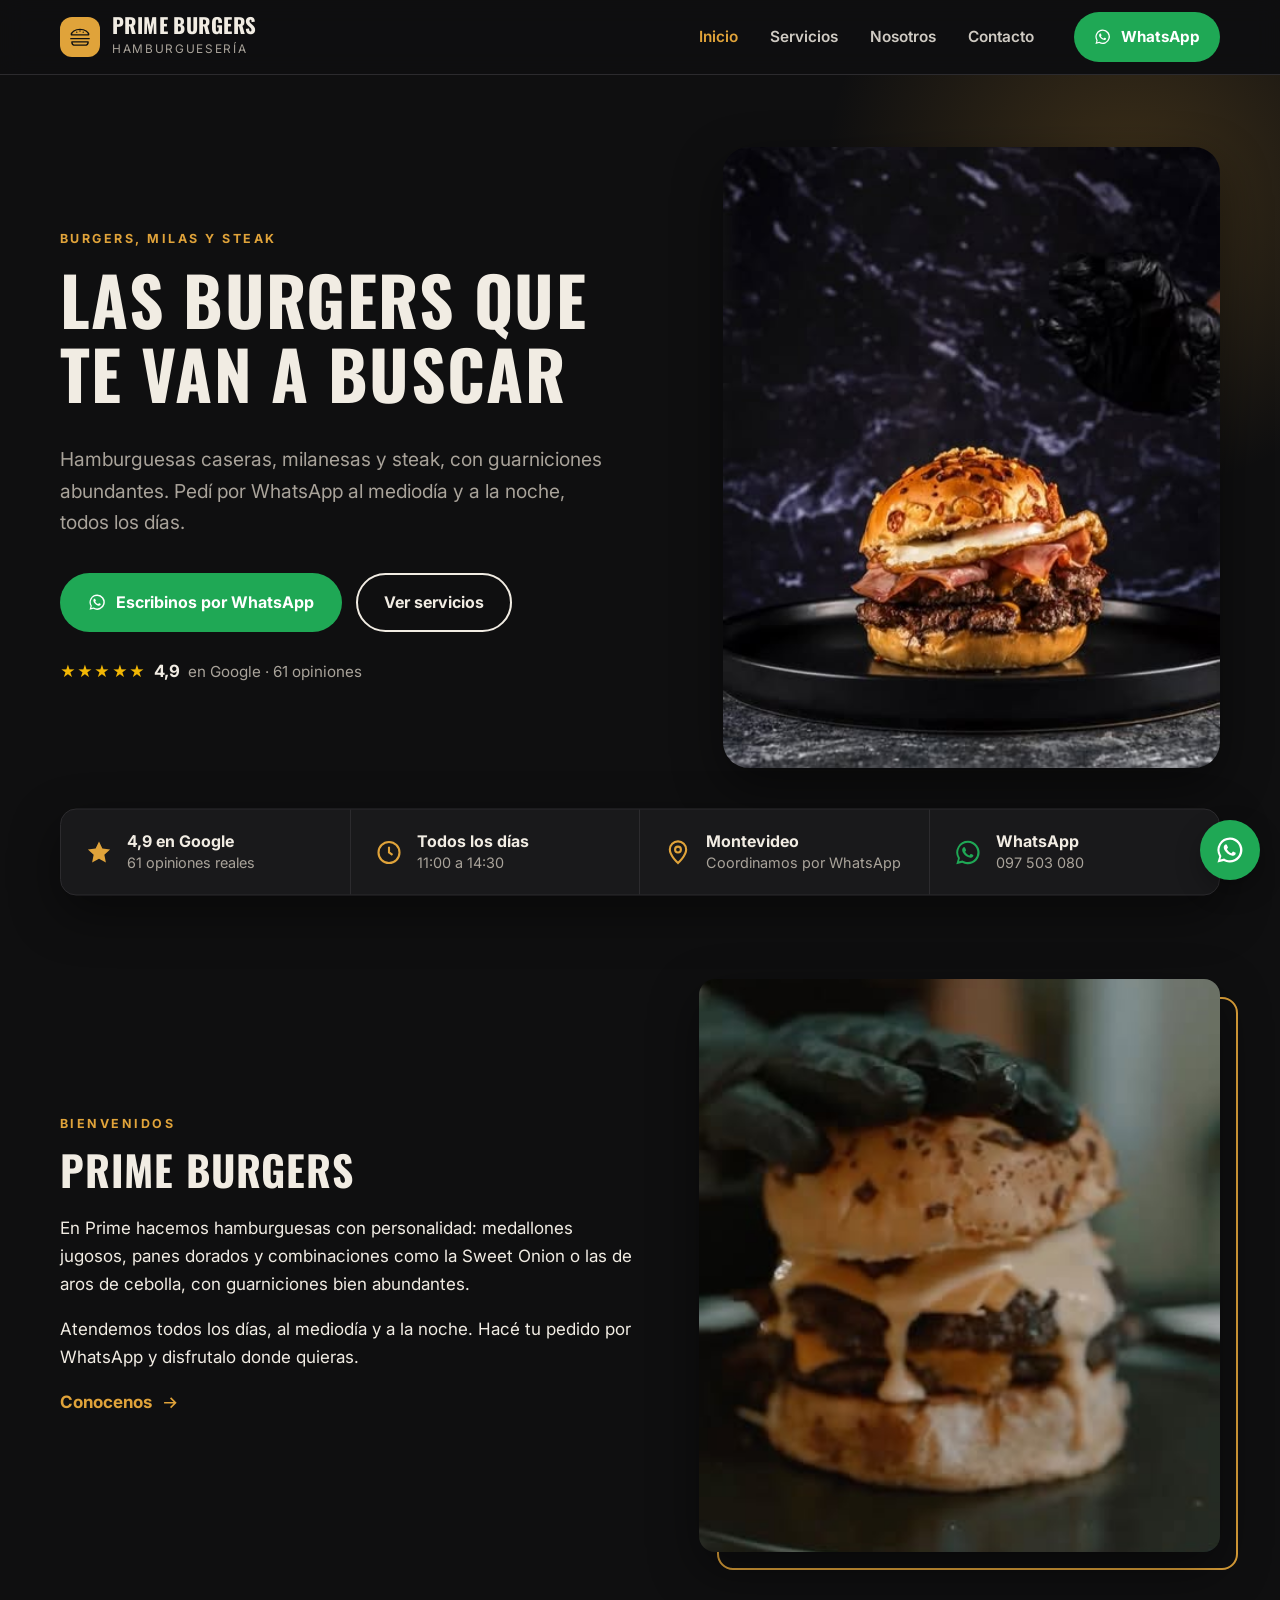
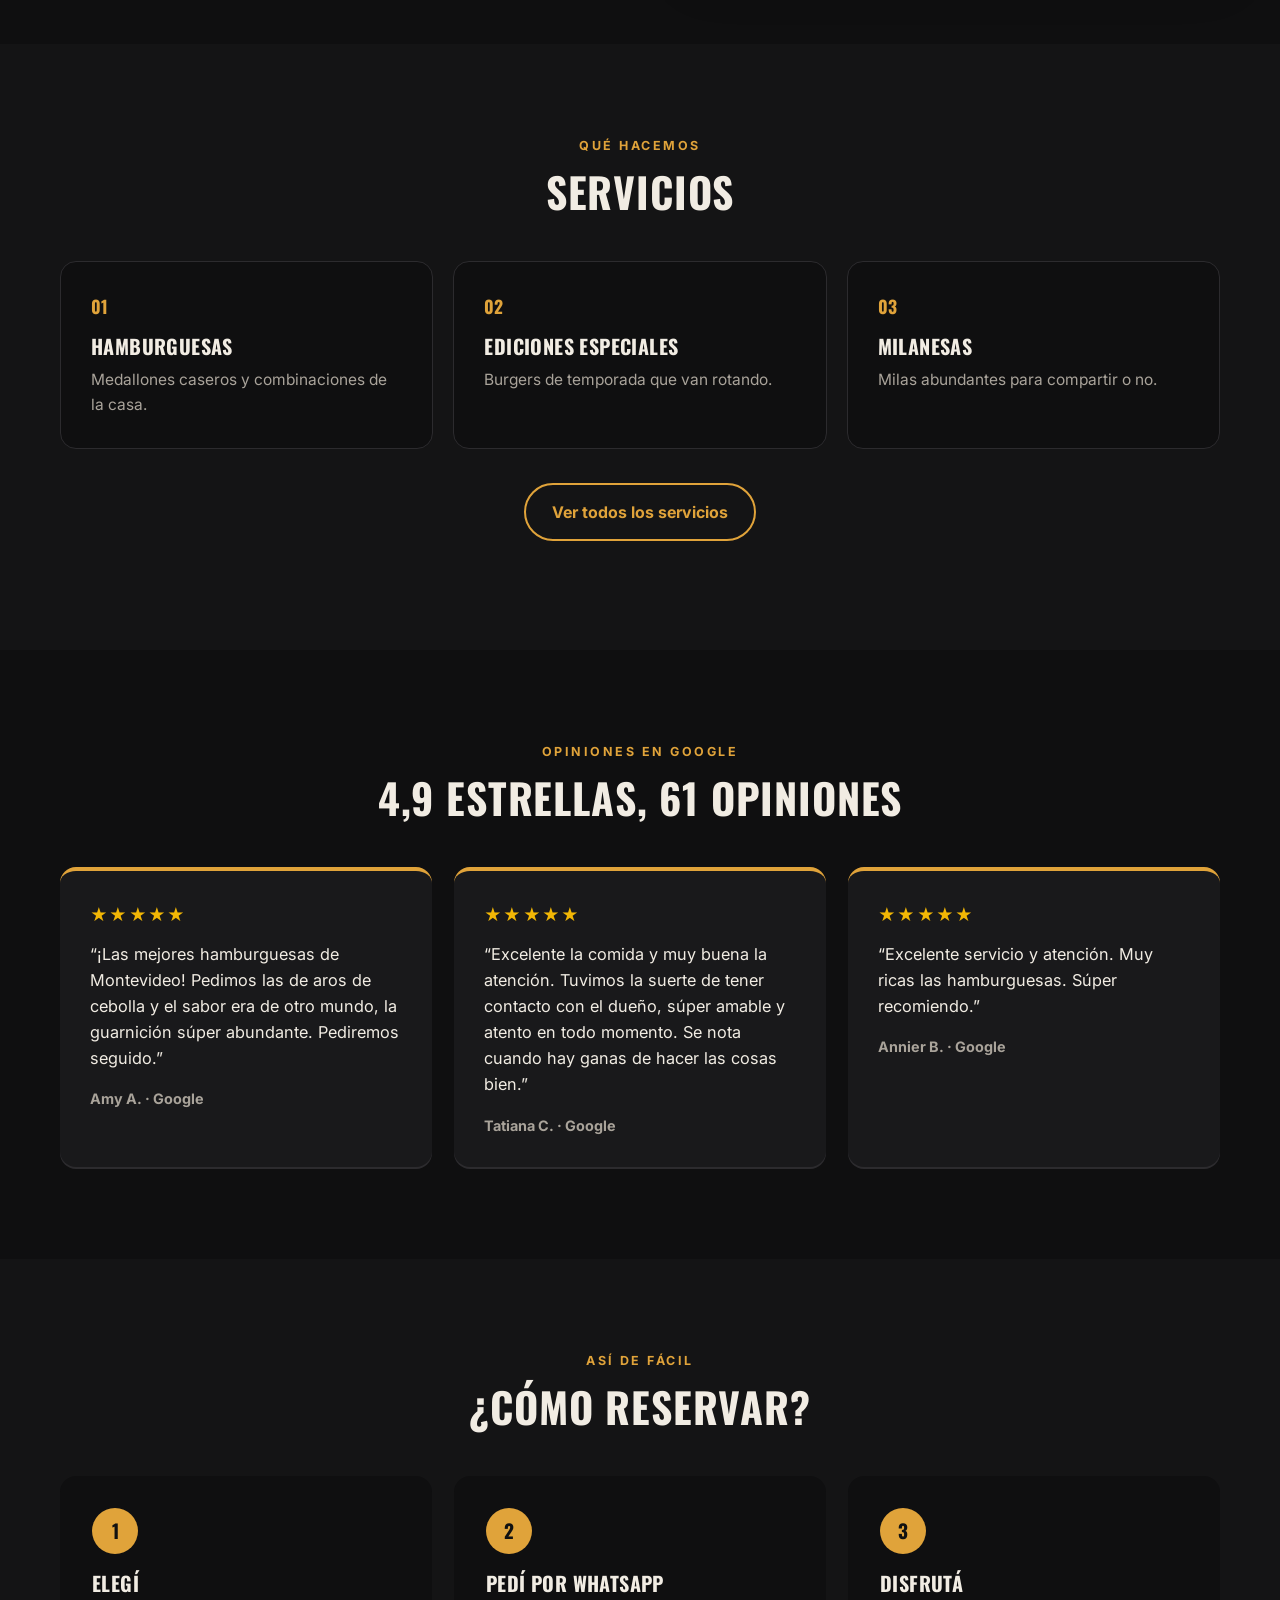
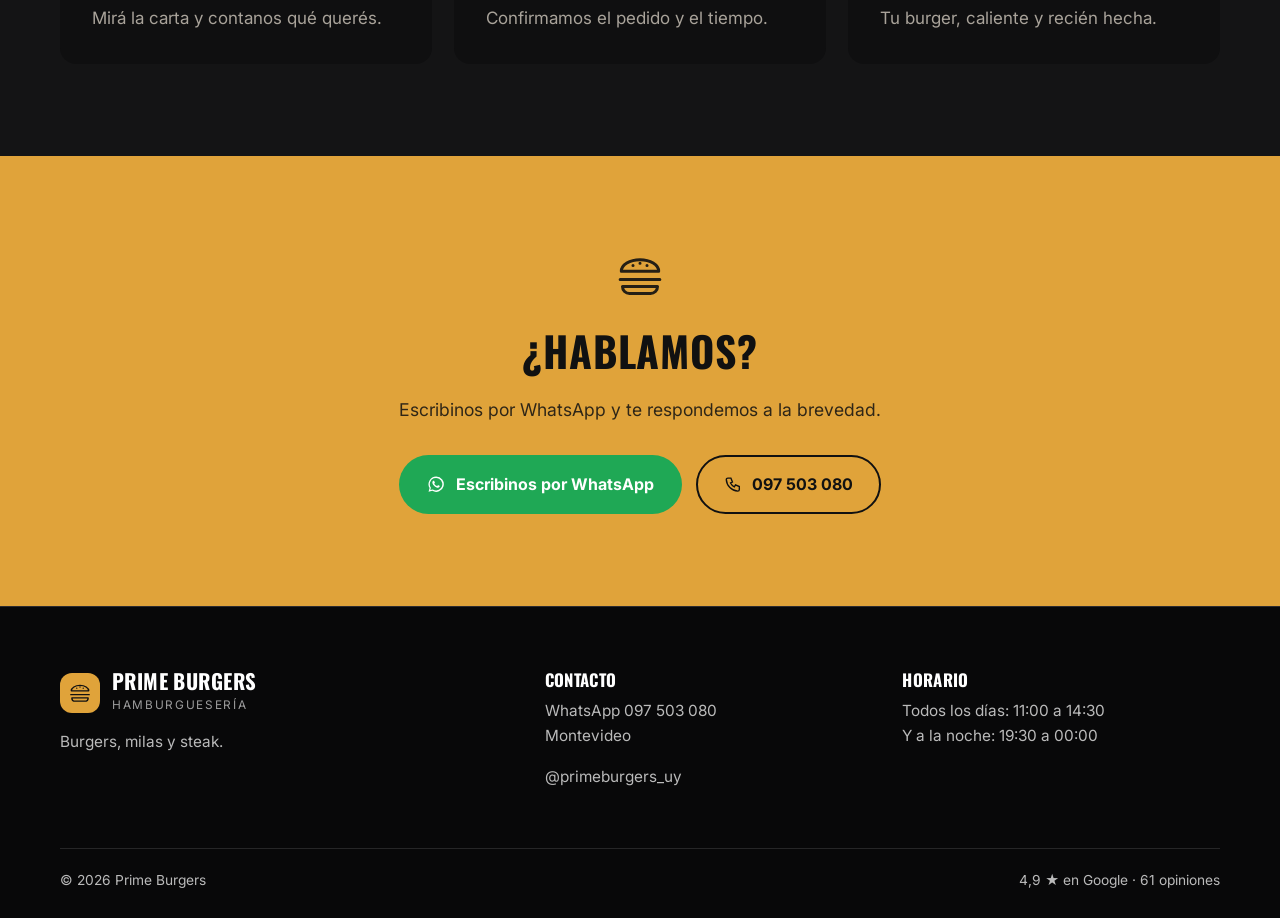
==== index.html @ 7c3a73e1 "PRIME BURGERS: web multipágina Co-Authored-By: Claude Opus 5.5 <noreply@anthropic.com>" ====
<!doctype html>
<html lang="es">
<head>
<meta charset="utf-8">
<meta name="viewport" content="width=device-width, initial-scale=1">
<title>Prime Burgers · Hamburguesería en Montevideo</title>
<meta name="description" content="Prime Burgers: hamburguesería en Montevideo. 4,9 estrellas en Google con 61 opiniones. WhatsApp 097 503 080.">
<meta property="og:title" content="Prime Burgers">
<meta property="og:description" content="Hamburguesas caseras, milanesas y steak, con guarniciones abundantes. Pedí por WhatsApp al mediodía y a la noche, todos los días.">
<meta property="og:image" content="https://mbwebstudio.github.io/PRIME-BURGERS/fotos/10.jpg">
<meta name="theme-color" content="#f7e6c4">
<link rel="preconnect" href="https://fonts.googleapis.com">
<link rel="preconnect" href="https://fonts.gstatic.com" crossorigin>
<link href="https://fonts.googleapis.com/css2?family=Oswald:wght@500;600;700&family=Inter:wght@400;500;600;700&display=swap" rel="stylesheet">
<link rel="stylesheet" href="css/styles.css?v=mvspdk1r">
<style>:root{--acento:#e0a33a;--acento-2:#f7e6c4}</style>
</head>
<body class="tema-tinta">
<header class="top">
  <div class="wrap nav">
    <a class="logo" href="index.html"><svg class="logo-mark" viewBox="0 0 24 24" fill="none" stroke="currentColor" stroke-width="1.3" stroke-linecap="round" stroke-linejoin="round" aria-hidden="true"><path d="M4 10a8 5 0 0 1 16 0zM3.5 13.5h17M4.5 16.5h15a0 0 0 0 1 0 0 3 3 0 0 1-3 3h-9a3 3 0 0 1-3-3zM9 7.5h.01M12 6.5h.01M15 7.5h.01"/></svg><span><b>Prime Burgers</b><small>Hamburguesería</small></span></a>
    <input type="checkbox" id="menu-toggle" class="menu-toggle" aria-label="Abrir menú">
    <label for="menu-toggle" class="burger" aria-hidden="true"><span></span></label>
    <nav aria-label="Principal"><ul><li><a href="index.html" aria-current="page">Inicio</a></li><li><a href="servicios.html">Servicios</a></li><li><a href="nosotros.html">Nosotros</a></li><li><a href="contacto.html">Contacto</a></li></ul></nav>
    <a class="btn btn-wa btn-sm" href="https://wa.me/59897503080?text=Hola%20Prime%2C%20quer%C3%ADa%20hacer%20un%20pedido." target="_blank" rel="noopener"><svg class="i" viewBox="0 0 24 24" fill="currentColor" aria-hidden="true"><path d="M12 2a10 10 0 0 0-8.6 15.1L2 22l5-1.3A10 10 0 1 0 12 2zm0 18.2c-1.6 0-3.1-.4-4.4-1.2l-.3-.2-3 .8.8-2.9-.2-.3A8.2 8.2 0 1 1 12 20.2zm4.5-6.1c-.2-.1-1.5-.7-1.7-.8-.2-.1-.4-.1-.6.1l-.8 1c-.1.2-.3.2-.5.1a6.7 6.7 0 0 1-3.3-2.9c-.3-.4.2-.4.7-1.4.1-.2 0-.3 0-.4l-.8-1.8c-.2-.5-.4-.4-.6-.4h-.5c-.2 0-.4.1-.6.3-.2.2-.8.8-.8 2s.8 2.3.9 2.5c.1.2 1.6 2.5 4 3.5 1.5.6 2.1.7 2.8.6.5-.1 1.5-.6 1.7-1.2.2-.6.2-1.1.1-1.2l-.4-.3z"/></svg><span>WhatsApp</span></a>
  </div>
</header>
<main>
<section class="hero hero-foto">
  <div class="wrap hero-grid">
    <div class="hero-copy">
      <p class="eyebrow">Burgers, milas y steak</p>
      <h1>Las burgers que te van a buscar</h1>
      <p class="lead">Hamburguesas caseras, milanesas y steak, con guarniciones abundantes. Pedí por WhatsApp al mediodía y a la noche, todos los días.</p>
      <div class="cta-row"><a class="btn btn-wa" href="https://wa.me/59897503080?text=Hola%20Prime%2C%20quer%C3%ADa%20hacer%20un%20pedido." target="_blank" rel="noopener"><svg class="i" viewBox="0 0 24 24" fill="currentColor" aria-hidden="true"><path d="M12 2a10 10 0 0 0-8.6 15.1L2 22l5-1.3A10 10 0 1 0 12 2zm0 18.2c-1.6 0-3.1-.4-4.4-1.2l-.3-.2-3 .8.8-2.9-.2-.3A8.2 8.2 0 1 1 12 20.2zm4.5-6.1c-.2-.1-1.5-.7-1.7-.8-.2-.1-.4-.1-.6.1l-.8 1c-.1.2-.3.2-.5.1a6.7 6.7 0 0 1-3.3-2.9c-.3-.4.2-.4.7-1.4.1-.2 0-.3 0-.4l-.8-1.8c-.2-.5-.4-.4-.6-.4h-.5c-.2 0-.4.1-.6.3-.2.2-.8.8-.8 2s.8 2.3.9 2.5c.1.2 1.6 2.5 4 3.5 1.5.6 2.1.7 2.8.6.5-.1 1.5-.6 1.7-1.2.2-.6.2-1.1.1-1.2l-.4-.3z"/></svg>Escribinos por WhatsApp</a><a class="btn btn-ghost" href="servicios.html">Ver servicios</a></div>
      <a class="rating" href="https://maps.google.com/?cid=3995881406330147757" target="_blank" rel="noopener"><span class="stars" aria-hidden="true">★★★★★</span><b>4,9</b> en Google · 61 opiniones</a>
    </div>
    <div class="hero-visual"><img src="fotos/10.jpg" alt="Hamburguesa doble con cheddar y panceta sobre fondo oscuro" loading="lazy"></div>
  </div>
</section>

<section class="datos">
  <div class="wrap datos-grid">
    <div><svg class="i" viewBox="0 0 24 24" fill="currentColor" aria-hidden="true"><path d="m12 2.5 2.9 6.1 6.6.8-4.9 4.6 1.3 6.6L12 17.3 6.1 20.6l1.3-6.6L2.5 9.4l6.6-.8z"/></svg><span><b>4,9 en Google</b>61 opiniones reales</span></div>
    <div><svg class="i" viewBox="0 0 24 24" fill="none" stroke="currentColor" stroke-width="1.8" aria-hidden="true"><circle cx="12" cy="12" r="9"/><path d="M12 7v5l3 2"/></svg><span><b>Todos los días</b>11:00 a 14:30</span></div>
    <div><svg class="i" viewBox="0 0 24 24" fill="none" stroke="currentColor" stroke-width="1.8" aria-hidden="true"><path d="M12 21s-7-6.2-7-11.5a7 7 0 0 1 14 0C19 14.8 12 21 12 21z"/><circle cx="12" cy="9.5" r="2.5"/></svg><span><b>Montevideo</b>Coordinamos por WhatsApp</span></div>
    <a href="https://wa.me/59897503080?text=Hola%20Prime%2C%20quer%C3%ADa%20hacer%20un%20pedido." target="_blank" rel="noopener"><svg class="i" viewBox="0 0 24 24" fill="currentColor" aria-hidden="true"><path d="M12 2a10 10 0 0 0-8.6 15.1L2 22l5-1.3A10 10 0 1 0 12 2zm0 18.2c-1.6 0-3.1-.4-4.4-1.2l-.3-.2-3 .8.8-2.9-.2-.3A8.2 8.2 0 1 1 12 20.2zm4.5-6.1c-.2-.1-1.5-.7-1.7-.8-.2-.1-.4-.1-.6.1l-.8 1c-.1.2-.3.2-.5.1a6.7 6.7 0 0 1-3.3-2.9c-.3-.4.2-.4.7-1.4.1-.2 0-.3 0-.4l-.8-1.8c-.2-.5-.4-.4-.6-.4h-.5c-.2 0-.4.1-.6.3-.2.2-.8.8-.8 2s.8 2.3.9 2.5c.1.2 1.6 2.5 4 3.5 1.5.6 2.1.7 2.8.6.5-.1 1.5-.6 1.7-1.2.2-.6.2-1.1.1-1.2l-.4-.3z"/></svg><span><b>WhatsApp</b>097 503 080</span></a>
  </div>
</section>

<section class="intro">
  <div class="wrap split">
    <div>
      <p class="eyebrow">Bienvenidos</p>
      <h2>Prime Burgers</h2>
      <p>En Prime hacemos hamburguesas con personalidad: medallones jugosos, panes dorados y combinaciones como la Sweet Onion o las de aros de cebolla, con guarniciones bien abundantes.</p>
      <p>Atendemos todos los días, al mediodía y a la noche. Hacé tu pedido por WhatsApp y disfrutalo donde quieras.</p>
      <a class="link" href="nosotros.html">Conocenos <svg class="i" viewBox="0 0 24 24" fill="none" stroke="currentColor" stroke-width="2" aria-hidden="true"><path d="M5 12h14M13 6l6 6-6 6"/></svg></a>
    </div>
    <figure class="marco"><img src="fotos/06.jpg" alt="Hamburguesa doble con queso fundido" loading="lazy"></figure>
  </div>
</section>

<section class="seccion-servicios">
  <div class="wrap">
    <div class="head"><p class="eyebrow">Qué hacemos</p><h2>Servicios</h2></div>
    <div class="servicios"><article class="servicio"><span class="num">01</span><h3>Hamburguesas</h3><p>Medallones caseros y combinaciones de la casa.</p></article><article class="servicio"><span class="num">02</span><h3>Ediciones especiales</h3><p>Burgers de temporada que van rotando.</p></article><article class="servicio"><span class="num">03</span><h3>Milanesas</h3><p>Milas abundantes para compartir o no.</p></article></div>
    <p class="center"><a class="btn btn-outline" href="servicios.html">Ver todos los servicios</a></p>
  </div>
</section>

<section class="seccion-opiniones">
  <div class="wrap">
    <div class="head"><p class="eyebrow">Opiniones en Google</p><h2>4,9 estrellas, 61 opiniones</h2></div>
    <div class="opiniones"><figure class="opinion"><span class="stars" aria-label="5 estrellas">★★★★★</span><blockquote>“¡Las mejores hamburguesas de Montevideo! Pedimos las de aros de cebolla y el sabor era de otro mundo, la guarnición súper abundante. Pediremos seguido.”</blockquote><figcaption>Amy A. · Google</figcaption></figure><figure class="opinion"><span class="stars" aria-label="5 estrellas">★★★★★</span><blockquote>“Excelente la comida y muy buena la atención. Tuvimos la suerte de tener contacto con el dueño, súper amable y atento en todo momento. Se nota cuando hay ganas de hacer las cosas bien.”</blockquote><figcaption>Tatiana C. · Google</figcaption></figure><figure class="opinion"><span class="stars" aria-label="5 estrellas">★★★★★</span><blockquote>“Excelente servicio y atención. Muy ricas las hamburguesas. Súper recomiendo.”</blockquote><figcaption>Annier B. · Google</figcaption></figure></div>
  </div>
</section>

<section class="seccion-pasos">
  <div class="wrap">
    <div class="head"><p class="eyebrow">Así de fácil</p><h2>¿Cómo reservar?</h2></div>
    <ol class="pasos"><li><h3>Elegí</h3><p>Mirá la carta y contanos qué querés.</p></li><li><h3>Pedí por WhatsApp</h3><p>Confirmamos el pedido y el tiempo.</p></li><li><h3>Disfrutá</h3><p>Tu burger, caliente y recién hecha.</p></li></ol>
  </div>
</section>

<section class="cta">
  <div class="wrap">
    <svg class="cta-arte" viewBox="0 0 24 24" fill="none" stroke="currentColor" stroke-width="1.3" stroke-linecap="round" stroke-linejoin="round" aria-hidden="true"><path d="M4 10a8 5 0 0 1 16 0zM3.5 13.5h17M4.5 16.5h15a0 0 0 0 1 0 0 3 3 0 0 1-3 3h-9a3 3 0 0 1-3-3zM9 7.5h.01M12 6.5h.01M15 7.5h.01"/></svg>
    <h2>¿Hablamos?</h2>
    <p>Escribinos por WhatsApp y te respondemos a la brevedad.</p>
    <div class="cta-row center"><a class="btn btn-wa" href="https://wa.me/59897503080?text=Hola%20Prime%2C%20quer%C3%ADa%20hacer%20un%20pedido." target="_blank" rel="noopener"><svg class="i" viewBox="0 0 24 24" fill="currentColor" aria-hidden="true"><path d="M12 2a10 10 0 0 0-8.6 15.1L2 22l5-1.3A10 10 0 1 0 12 2zm0 18.2c-1.6 0-3.1-.4-4.4-1.2l-.3-.2-3 .8.8-2.9-.2-.3A8.2 8.2 0 1 1 12 20.2zm4.5-6.1c-.2-.1-1.5-.7-1.7-.8-.2-.1-.4-.1-.6.1l-.8 1c-.1.2-.3.2-.5.1a6.7 6.7 0 0 1-3.3-2.9c-.3-.4.2-.4.7-1.4.1-.2 0-.3 0-.4l-.8-1.8c-.2-.5-.4-.4-.6-.4h-.5c-.2 0-.4.1-.6.3-.2.2-.8.8-.8 2s.8 2.3.9 2.5c.1.2 1.6 2.5 4 3.5 1.5.6 2.1.7 2.8.6.5-.1 1.5-.6 1.7-1.2.2-.6.2-1.1.1-1.2l-.4-.3z"/></svg>Escribinos por WhatsApp</a><a class="btn btn-ghost" href="tel:+59897503080"><svg class="i" viewBox="0 0 24 24" fill="none" stroke="currentColor" stroke-width="1.8" aria-hidden="true"><path d="M5 4h4l2 5-2.5 1.5a11 11 0 0 0 5 5L15 13l5 2v4a2 2 0 0 1-2 2A16 16 0 0 1 3 6a2 2 0 0 1 2-2"/></svg>097 503 080</a></div>
  </div>
</section>
</main>
<footer>
  <div class="wrap foot">
    <div>
      <a class="logo" href="index.html"><svg class="logo-mark" viewBox="0 0 24 24" fill="none" stroke="currentColor" stroke-width="1.3" stroke-linecap="round" stroke-linejoin="round" aria-hidden="true"><path d="M4 10a8 5 0 0 1 16 0zM3.5 13.5h17M4.5 16.5h15a0 0 0 0 1 0 0 3 3 0 0 1-3 3h-9a3 3 0 0 1-3-3zM9 7.5h.01M12 6.5h.01M15 7.5h.01"/></svg><span><b>Prime Burgers</b><small>Hamburguesería</small></span></a>
      <p>Burgers, milas y steak.</p>
    </div>
    <div>
      <h3>Contacto</h3>
      <p><a href="https://wa.me/59897503080?text=Hola%20Prime%2C%20quer%C3%ADa%20hacer%20un%20pedido." target="_blank" rel="noopener">WhatsApp 097 503 080</a><br>Montevideo</p>
      <p><a href="https://www.instagram.com/primeburgers_uy/" target="_blank" rel="noopener">@primeburgers_uy</a></p>
    </div>
    <div>
      <h3>Horario</h3>
      <p>Todos los días: 11:00 a 14:30<br>Y a la noche: 19:30 a 00:00</p>
    </div>
  </div>
  <div class="wrap fine-foot"><span>© 2026 Prime Burgers</span><span>4,9 ★ en Google · 61 opiniones</span></div>
</footer>
<a class="float" href="https://wa.me/59897503080?text=Hola%20Prime%2C%20quer%C3%ADa%20hacer%20un%20pedido." target="_blank" rel="noopener" aria-label="Escribir por WhatsApp"><svg class="i" viewBox="0 0 24 24" fill="currentColor" aria-hidden="true"><path d="M12 2a10 10 0 0 0-8.6 15.1L2 22l5-1.3A10 10 0 1 0 12 2zm0 18.2c-1.6 0-3.1-.4-4.4-1.2l-.3-.2-3 .8.8-2.9-.2-.3A8.2 8.2 0 1 1 12 20.2zm4.5-6.1c-.2-.1-1.5-.7-1.7-.8-.2-.1-.4-.1-.6.1l-.8 1c-.1.2-.3.2-.5.1a6.7 6.7 0 0 1-3.3-2.9c-.3-.4.2-.4.7-1.4.1-.2 0-.3 0-.4l-.8-1.8c-.2-.5-.4-.4-.6-.4h-.5c-.2 0-.4.1-.6.3-.2.2-.8.8-.8 2s.8 2.3.9 2.5c.1.2 1.6 2.5 4 3.5 1.5.6 2.1.7 2.8.6.5-.1 1.5-.6 1.7-1.2.2-.6.2-1.1.1-1.2l-.4-.3z"/></svg></a>
</body>
</html>
---- css/styles.css ----
/* Shared styles for the WhatsApp batch. Three themes (body.tema-*): tinta (dark), claro (light, serif) and
   urgente (navy and yellow). Each page sets --acento and --acento-2 (and optionally --fondo) inline. */
:root {
  --acento: #c4475e;
  --acento-2: #2a1f24;
  --fondo: #faf7f3;
  --superficie: #ffffff;
  --texto: #221d1f;
  --suave: #6b6366;
  --linea: #e7dfd8;
  --wa: #1fa855;
  --r: 16px;
  --sombra: 0 16px 40px rgba(20, 14, 16, .1);
  --titulo: 'Fraunces', Georgia, serif;
  --cuerpo: 'DM Sans', system-ui, sans-serif;
  --mayus: none;
  --track: 0;
}
.tema-tinta {
  --fondo: #0f0f10;
  --superficie: #19191b;
  --texto: #f1ece3;
  --suave: #a9a39a;
  --linea: #2c2b2e;
  --sombra: 0 18px 50px rgba(0, 0, 0, .45);
  --titulo: 'Oswald', Impact, sans-serif;
  --cuerpo: 'Inter', system-ui, sans-serif;
  --mayus: uppercase;
  --track: .02em;
}
.tema-urgente {
  --texto: #14213d;
  --suave: #55607a;
  --linea: #dfe3ea;
  --titulo: 'Archivo', system-ui, sans-serif;
  --cuerpo: 'Inter', system-ui, sans-serif;
}

*, *::before, *::after { box-sizing: border-box; }
html { scroll-behavior: smooth; }
body { margin: 0; font-family: var(--cuerpo); font-size: 17px; line-height: 1.65; color: var(--texto); background: var(--fondo); -webkit-font-smoothing: antialiased; }
img { display: block; max-width: 100%; }
a { color: inherit; }
h1, h2, h3 { font-family: var(--titulo); font-weight: 700; line-height: 1.1; margin: 0 0 .5em; text-transform: var(--mayus); letter-spacing: var(--track); }
.tema-claro h1, .tema-claro h2 { font-weight: 600; }
.tema-urgente h1, .tema-urgente h2 { font-weight: 900; letter-spacing: -.02em; }
h1 { font-size: clamp(2.3rem, 5.4vw, 4.2rem); }
h2 { font-size: clamp(1.8rem, 3.4vw, 2.6rem); }
h3 { font-size: 1.25rem; }
p { margin: 0 0 1em; }
.wrap { width: min(1160px, 100% - 40px); margin-inline: auto; }
section { padding: 92px 0; }
.i { width: 1.15em; height: 1.15em; flex: none; }
.center { text-align: center; }
.eyebrow { font-family: var(--cuerpo); font-size: .78rem; font-weight: 700; letter-spacing: .2em; text-transform: uppercase; color: var(--acento); margin-bottom: 1em; }
.lead { font-size: 1.2rem; color: var(--suave); max-width: 46ch; }
.head { text-align: center; max-width: 700px; margin: 0 auto 46px; }
.fine { color: var(--suave); font-size: .92rem; }

/* Buttons */
.btn { display: inline-flex; align-items: center; justify-content: center; gap: 10px; padding: 14px 26px; border-radius: 999px; font-weight: 700; font-size: 1rem; text-decoration: none; border: 2px solid transparent; transition: transform .2s, background .2s, color .2s, border-color .2s; }
.btn:hover { transform: translateY(-2px); }
.btn-sm { padding: 10px 18px; font-size: .95rem; }
.btn-wa { background: var(--wa); color: #fff; }
.btn-wa:hover { background: #18914a; }
.btn-ghost { border-color: currentColor; color: var(--texto); }
.btn-outline { border-color: var(--acento); color: var(--acento); margin-top: 34px; }
.btn-outline:hover { background: var(--acento); color: #fff; }
.tema-tinta .btn-outline:hover { color: #111; }
.btn-block { width: 100%; }
.cta-row { display: flex; flex-wrap: wrap; gap: 14px; }
.cta-row.center { justify-content: center; }
.link { display: inline-flex; align-items: center; gap: 8px; color: var(--acento); font-weight: 700; text-decoration: none; }
.link:hover .i { transform: translateX(4px); }
.link .i { transition: transform .2s; }

/* Header */
.top { position: sticky; top: 0; z-index: 50; background: color-mix(in srgb, var(--fondo) 88%, transparent); backdrop-filter: blur(12px); border-bottom: 1px solid var(--linea); }
.tema-urgente .top { background: var(--acento-2); color: #fff; border-bottom: 0; }
.nav { display: flex; align-items: center; gap: 26px; min-height: 74px; }
.logo { display: flex; align-items: center; gap: 12px; text-decoration: none; }
.logo-mark { width: 40px; height: 40px; padding: 7px; border-radius: 12px; background: var(--acento); color: #fff; flex: none; }
.tema-tinta .logo-mark, .tema-urgente .logo-mark { color: #111; }
.logo b { display: block; font-family: var(--titulo); font-size: 1.3rem; line-height: 1; text-transform: var(--mayus); letter-spacing: var(--track); }
.logo small { display: block; font-size: .74rem; letter-spacing: .14em; text-transform: uppercase; color: var(--suave); margin-top: 4px; }
.tema-urgente .top .logo small { color: rgba(255, 255, 255, .7); }
.top nav { margin-left: auto; }
.top nav ul { display: flex; gap: 4px; list-style: none; margin: 0; padding: 0; }
.top nav a { display: block; padding: 8px 14px; border-radius: 999px; text-decoration: none; font-weight: 600; font-size: .96rem; opacity: .85; }
.top nav a:hover { opacity: 1; background: color-mix(in srgb, var(--acento) 12%, transparent); }
.top nav a[aria-current="page"] { opacity: 1; color: var(--acento); }
.menu-toggle, .burger { display: none; }

/* Hero */
.hero { padding: 72px 0 84px; position: relative; overflow: hidden; }
.hero::before { content: ''; position: absolute; width: 620px; height: 620px; right: -160px; top: -200px; border-radius: 50%; background: radial-gradient(circle, color-mix(in srgb, var(--acento) 22%, transparent), transparent 70%); pointer-events: none; }
.tema-urgente .hero { background: var(--acento-2); color: #fff; }
.tema-urgente .hero .lead { color: rgba(255, 255, 255, .8); }
.tema-urgente .hero .btn-ghost { color: #fff; }
.hero-grid { position: relative; display: grid; grid-template-columns: 1.1fr .9fr; gap: 56px; align-items: center; }
.hero h1 { max-width: 15ch; }
.hero .lead { margin-bottom: 1.8em; }
.rating { display: inline-flex; align-items: center; gap: 8px; margin-top: 26px; text-decoration: none; color: var(--suave); font-size: .95rem; }
.tema-urgente .hero .rating { color: rgba(255, 255, 255, .8); }
.rating b { color: var(--texto); font-size: 1.05rem; }
.tema-urgente .hero .rating b { color: #fff; }
.stars { color: #f2b705; letter-spacing: .08em; }
.hero-visual img { width: 100%; aspect-ratio: 4 / 5; object-fit: cover; border-radius: 26px; box-shadow: var(--sombra); }
.hero-medalla { aspect-ratio: 1; max-width: 420px; margin-left: auto; border-radius: 50%; display: grid; place-content: center; justify-items: center; text-align: center; background: var(--acento); color: #fff; box-shadow: var(--sombra); position: relative; }
.tema-tinta .hero-medalla, .tema-urgente .hero-medalla { color: #111; }
.hero-medalla::after { content: ''; position: absolute; inset: 16px; border: 2px dashed currentColor; border-radius: 50%; opacity: .35; }
.hero-medalla .arte { width: 120px; height: 120px; margin-bottom: 10px; }
.hero-medalla span { font-family: var(--titulo); font-size: 3.2rem; font-weight: 700; line-height: 1; }
.hero-medalla small { font-size: .95rem; opacity: .85; margin-top: 6px; }

/* Facts strip */
.datos { padding: 0; }
.datos-grid { display: grid; grid-template-columns: repeat(4, 1fr); gap: 0; background: var(--superficie); border: 1px solid var(--linea); border-radius: var(--r); box-shadow: var(--sombra); transform: translateY(-50%); }
.tema-urgente .datos-grid { transform: translateY(-40%); }
.datos-grid > * { display: flex; gap: 14px; align-items: center; padding: 22px 24px; text-decoration: none; border-right: 1px solid var(--linea); }
.datos-grid > :last-child { border-right: 0; }
.datos-grid .i { width: 28px; height: 28px; color: var(--acento); }
.datos-grid a .i { color: var(--wa); }
.datos-grid span { font-size: .9rem; color: var(--suave); line-height: 1.35; }
.datos-grid b { display: block; color: var(--texto); font-size: 1rem; }

/* Split blocks */
.intro { padding-top: 40px; }
.split { display: grid; grid-template-columns: 1.05fr .95fr; gap: 64px; align-items: center; }
.marco { margin: 0; position: relative; }
.marco img { width: 100%; aspect-ratio: 4 / 4.4; object-fit: cover; border-radius: var(--r); box-shadow: var(--sombra); }
.marco::after { content: ''; position: absolute; inset: 18px -18px -18px 18px; border: 2px solid var(--acento); border-radius: var(--r); z-index: -1; }
.arte-card { border-radius: 28px; padding: 56px 40px; text-align: center; background: var(--acento-2); color: #fff; box-shadow: var(--sombra); }
.tema-tinta .arte-card { background: var(--superficie); border: 1px solid var(--linea); color: var(--texto); }
.arte-card .arte { width: 140px; height: 140px; color: var(--acento); margin: 0 auto 18px; }
.arte-card p { font-family: var(--titulo); font-size: 1.6rem; line-height: 1.2; margin: 0; text-transform: var(--mayus); }
.par-fotos { display: grid; grid-template-columns: 1fr 1fr; gap: 14px; }
.par-fotos img { width: 100%; aspect-ratio: 3 / 4; object-fit: cover; border-radius: var(--r); }
.par-fotos img:last-child { margin-top: 44px; }
.checks { list-style: none; padding: 0; margin: 26px 0 0; display: grid; gap: 10px; }
.checks li { display: flex; gap: 10px; align-items: center; font-weight: 600; }
.checks .i { color: var(--acento); }

/* Services */
.seccion-servicios { background: var(--superficie); }
.tema-tinta .seccion-servicios { background: #141415; }
.servicios { display: grid; grid-template-columns: repeat(3, 1fr); gap: 20px; }
.servicio { padding: 30px; border-radius: var(--r); border: 1px solid var(--linea); background: var(--fondo); transition: transform .25s, border-color .25s; }
.servicio:hover { transform: translateY(-4px); border-color: var(--acento); }
.servicio .num { display: block; font-family: var(--titulo); font-size: 1.1rem; font-weight: 700; color: var(--acento); margin-bottom: 14px; }
.servicio p { color: var(--suave); margin: 0; font-size: .97rem; }

/* Price list */
.carta { background: var(--fondo); }
.carta-grid { display: grid; grid-template-columns: 1fr 1fr; gap: 26px; }
.carta-bloque { background: var(--superficie); border-radius: var(--r); padding: 30px; border: 1px solid var(--linea); }
.carta-bloque h3 { color: var(--acento); border-bottom: 2px solid var(--acento-2); padding-bottom: 10px; }
.carta-bloque .nota { color: var(--suave); font-size: .92rem; font-style: italic; }
.carta-bloque ul { list-style: none; margin: 0; padding: 0; }
.carta-bloque li { display: flex; align-items: baseline; gap: 10px; padding: 10px 0; border-bottom: 1px dashed var(--linea); }
.carta-bloque li i { flex: 1; border-bottom: 1px dotted var(--suave); opacity: .5; transform: translateY(-4px); }
.carta-bloque li b { white-space: nowrap; color: var(--acento); }

/* Reviews */
.seccion-opiniones { background: var(--fondo); }
.opiniones { display: grid; grid-template-columns: repeat(3, 1fr); gap: 22px; }
.opinion { margin: 0; padding: 30px; border-radius: var(--r); background: var(--superficie); border-top: 4px solid var(--acento); box-shadow: 0 2px 0 var(--linea); }
.opinion blockquote { margin: 12px 0 16px; font-size: 1.02rem; line-height: 1.6; }
.tema-claro .opinion blockquote { font-family: var(--titulo); font-size: 1.08rem; }
.opinion figcaption { font-weight: 700; color: var(--suave); font-size: .9rem; }

/* Steps */
.seccion-pasos { background: var(--superficie); }
.tema-tinta .seccion-pasos { background: #141415; }
.pasos { list-style: none; counter-reset: paso; padding: 0; margin: 0; display: grid; grid-template-columns: repeat(3, 1fr); gap: 22px; }
.pasos li { counter-increment: paso; padding: 32px; border-radius: var(--r); background: var(--fondo); position: relative; }
.pasos li::before { content: counter(paso); display: grid; place-items: center; width: 46px; height: 46px; border-radius: 50%; background: var(--acento); color: #fff; font-family: var(--titulo); font-weight: 700; font-size: 1.2rem; margin-bottom: 18px; }
.tema-tinta .pasos li::before, .tema-urgente .pasos li::before { color: #111; }
.pasos p { color: var(--suave); margin: 0; }

/* CTA band */
.cta { background: var(--acento-2); color: #fff; text-align: center; position: relative; overflow: hidden; }
.tema-tinta .cta { background: var(--acento); color: #111; }
.cta h2 { color: inherit; }
.cta p { opacity: .85; font-size: 1.1rem; margin-bottom: 1.8em; }
.cta .btn-ghost { color: inherit; }
.cta-arte { width: 56px; height: 56px; margin: 0 auto 16px; opacity: .9; }

/* Inner banner */
.banner { padding: 96px 0 72px; background: var(--acento-2); color: #fff; position: relative; overflow: hidden; }
.tema-tinta .banner { background: #141415; border-bottom: 1px solid var(--linea); }
.banner h1 { color: #fff; margin-bottom: .25em; }
.tema-tinta .banner h1 { color: var(--texto); }
.banner .lead { color: rgba(255, 255, 255, .78); margin: 0; }
.tema-tinta .banner .lead { color: var(--suave); }
.banner-arte { position: absolute; right: 6%; top: 50%; width: 260px; height: 260px; transform: translateY(-50%) rotate(-12deg); color: var(--acento); opacity: .35; }

/* Gallery */
.galeria-sec { background: var(--fondo); }
.galeria { columns: 3; column-gap: 16px; }
.galeria img { width: 100%; margin-bottom: 16px; border-radius: 14px; break-inside: avoid; }

/* Contact */
.contacto { background: var(--fondo); }
.contacto-grid { display: grid; grid-template-columns: .9fr 1.1fr; gap: 28px; align-items: stretch; }
.contacto-card { background: var(--superficie); border-radius: var(--r); padding: 36px; box-shadow: var(--sombra); }
.contacto-card .btn-wa { margin-bottom: 24px; }
.row { display: flex; gap: 12px; margin-bottom: 14px; }
.row .i { color: var(--acento); margin-top: 4px; }
.row a { font-weight: 600; }
.contacto-card h3 { margin-top: 26px; }
.horario { width: 100%; border-collapse: collapse; }
.horario th { text-align: left; font-weight: 600; padding: 9px 12px 9px 0; border-top: 1px solid var(--linea); }
.horario td { text-align: right; padding: 9px 0; border-top: 1px solid var(--linea); color: var(--suave); }
.mapa { border-radius: var(--r); overflow: hidden; min-height: 420px; box-shadow: var(--sombra); background: var(--superficie); }
.mapa iframe { width: 100%; height: 100%; min-height: 420px; border: 0; display: block; }

/* Footer */
footer { background: #111; color: rgba(255, 255, 255, .72); padding: 64px 0 0; font-size: .96rem; }
.tema-tinta footer { background: #080809; border-top: 1px solid var(--linea); }
.foot { display: grid; grid-template-columns: 1.4fr 1fr 1fr; gap: 40px; }
footer .logo { color: #fff; margin-bottom: 14px; }
footer .logo small { color: rgba(255, 255, 255, .6); }
footer h3 { color: #fff; font-size: 1.05rem; }
footer a { text-decoration: none; }
footer a:hover { color: #fff; }
.fine-foot { display: flex; justify-content: space-between; flex-wrap: wrap; gap: 10px; border-top: 1px solid rgba(255, 255, 255, .12); margin-top: 44px; padding: 20px 0 26px; font-size: .86rem; }
.float { position: fixed; right: 20px; bottom: 20px; width: 60px; height: 60px; border-radius: 50%; background: var(--wa); color: #fff; display: flex; align-items: center; justify-content: center; box-shadow: 0 10px 26px rgba(0, 0, 0, .28); z-index: 60; transition: transform .2s; }
.float:hover { transform: scale(1.06); }
.float .i { width: 30px; height: 30px; }

/* Responsive */
@media (max-width: 960px) {
  section { padding: 72px 0; }
  .nav { gap: 12px; min-height: 66px; }
  .burger { display: flex; width: 44px; height: 44px; align-items: center; justify-content: center; cursor: pointer; order: 3; }
  .burger span, .burger span::before, .burger span::after { display: block; width: 22px; height: 2px; background: currentColor; position: relative; transition: transform .2s; }
  .burger span::before, .burger span::after { content: ''; position: absolute; left: 0; }
  .burger span::before { top: -7px; }
  .burger span::after { top: 7px; }
  .top nav { position: absolute; top: 100%; left: 0; right: 0; margin: 0; display: none; background: var(--fondo); border-bottom: 1px solid var(--linea); }
  .tema-urgente .top nav { background: var(--acento-2); }
  .top nav ul { flex-direction: column; padding: 8px 20px 18px; gap: 0; }
  .top nav a { padding: 14px 4px; border-radius: 0; border-bottom: 1px solid var(--linea); font-size: 1.05rem; }
  .menu-toggle:checked ~ nav { display: block; }
  .menu-toggle:checked + .burger span { background: transparent; }
  .menu-toggle:checked + .burger span::before { transform: translateY(7px) rotate(45deg); }
  .menu-toggle:checked + .burger span::after { transform: translateY(-7px) rotate(-45deg); }
  .nav .btn-sm { margin-left: auto; order: 2; }
  .hero-grid, .split, .contacto-grid { grid-template-columns: 1fr; gap: 40px; }
  .hero-visual img { aspect-ratio: 4 / 3.4; }
  .hero-medalla { max-width: 300px; margin: 0 auto; }
  .datos-grid { grid-template-columns: 1fr 1fr; transform: none; margin-top: -30px; }
  .datos-grid > :nth-child(2) { border-right: 0; }
  .datos-grid > :nth-child(-n+2) { border-bottom: 1px solid var(--linea); }
  .servicios, .opiniones, .pasos { grid-template-columns: 1fr 1fr; }
  .carta-grid { grid-template-columns: 1fr; }
  .galeria { columns: 2; }
  .foot { grid-template-columns: 1fr 1fr; }
  .banner-arte { width: 180px; height: 180px; right: -20px; }
}
@media (max-width: 620px) {
  body { font-size: 16px; }
  .wrap { width: calc(100% - 32px); }
  .logo small { display: none; }
  .logo b { font-size: 1.15rem; }
  .logo-mark { width: 36px; height: 36px; }
  .nav .btn-sm span { display: none; }
  .nav .btn-sm { padding: 10px; }
  .hero { padding: 44px 0 70px; }
  .lead { font-size: 1.08rem; }
  .datos-grid { grid-template-columns: 1fr; }
  .datos-grid > * { border-right: 0; border-bottom: 1px solid var(--linea); }
  .datos-grid > :last-child { border-bottom: 0; }
  .servicios, .opiniones, .pasos { grid-template-columns: 1fr; }
  .marco::after { inset: 12px -10px -12px 10px; }
  .par-fotos img:last-child { margin-top: 28px; }
  .galeria { columns: 1; }
  .foot { grid-template-columns: 1fr; gap: 26px; }
  .banner { padding: 64px 0 52px; }
  .contacto-card { padding: 26px 22px; }
  .mapa, .mapa iframe { min-height: 300px; }
}

/* Urgente: the yellow accent is too light for text on light backgrounds */
.tema-urgente .eyebrow, .tema-urgente .servicio .num, .tema-urgente .link, .tema-urgente .checks .i, .tema-urgente .row .i, .tema-urgente .carta-bloque h3 { color: #9a7000; }
.tema-urgente .hero .eyebrow { color: var(--acento); }
.tema-urgente .btn-outline { border-color: var(--acento-2); color: var(--acento-2); }
.tema-urgente .btn-outline:hover { background: var(--acento-2); color: #fff; }
.opiniones:has(> :nth-child(2):last-child) { grid-template-columns: repeat(2, 1fr); max-width: 820px; margin-inline: auto; }
@media (max-width: 620px) { .opiniones:has(> :nth-child(2):last-child) { grid-template-columns: 1fr; } }
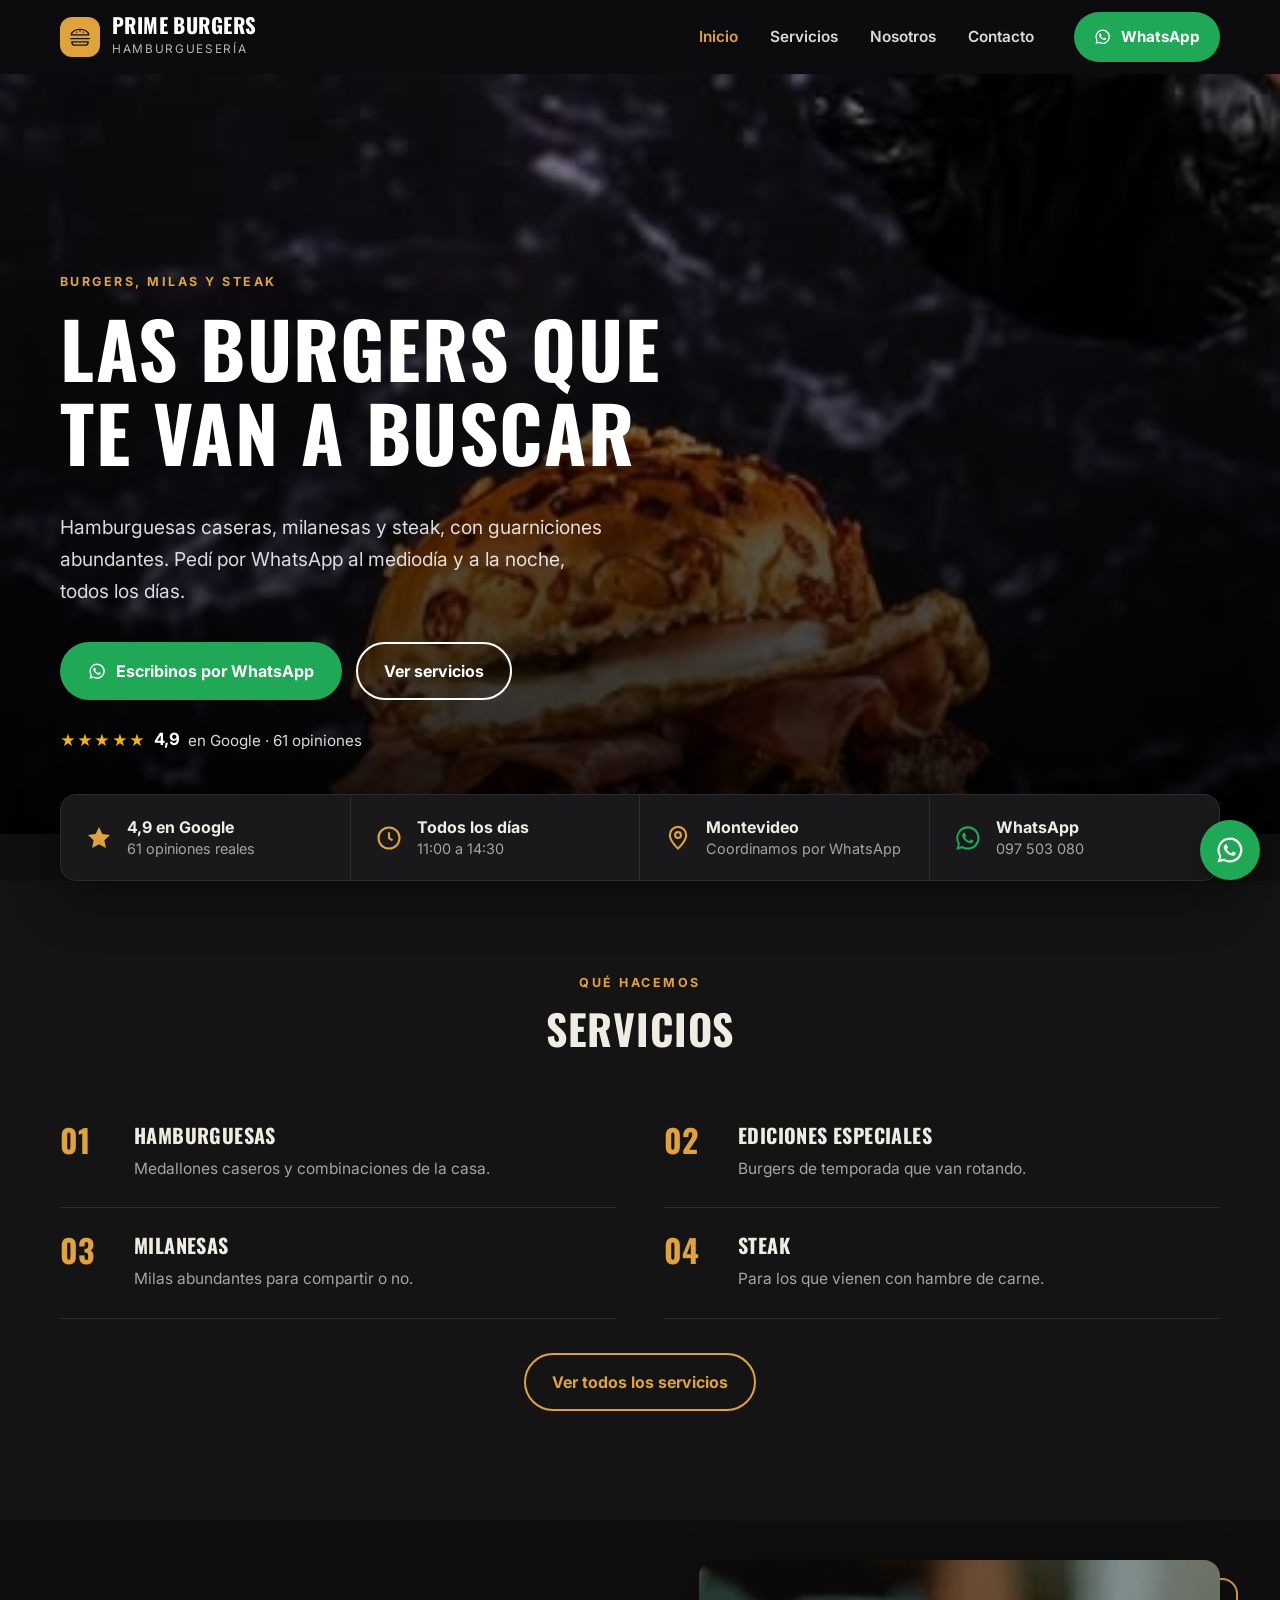
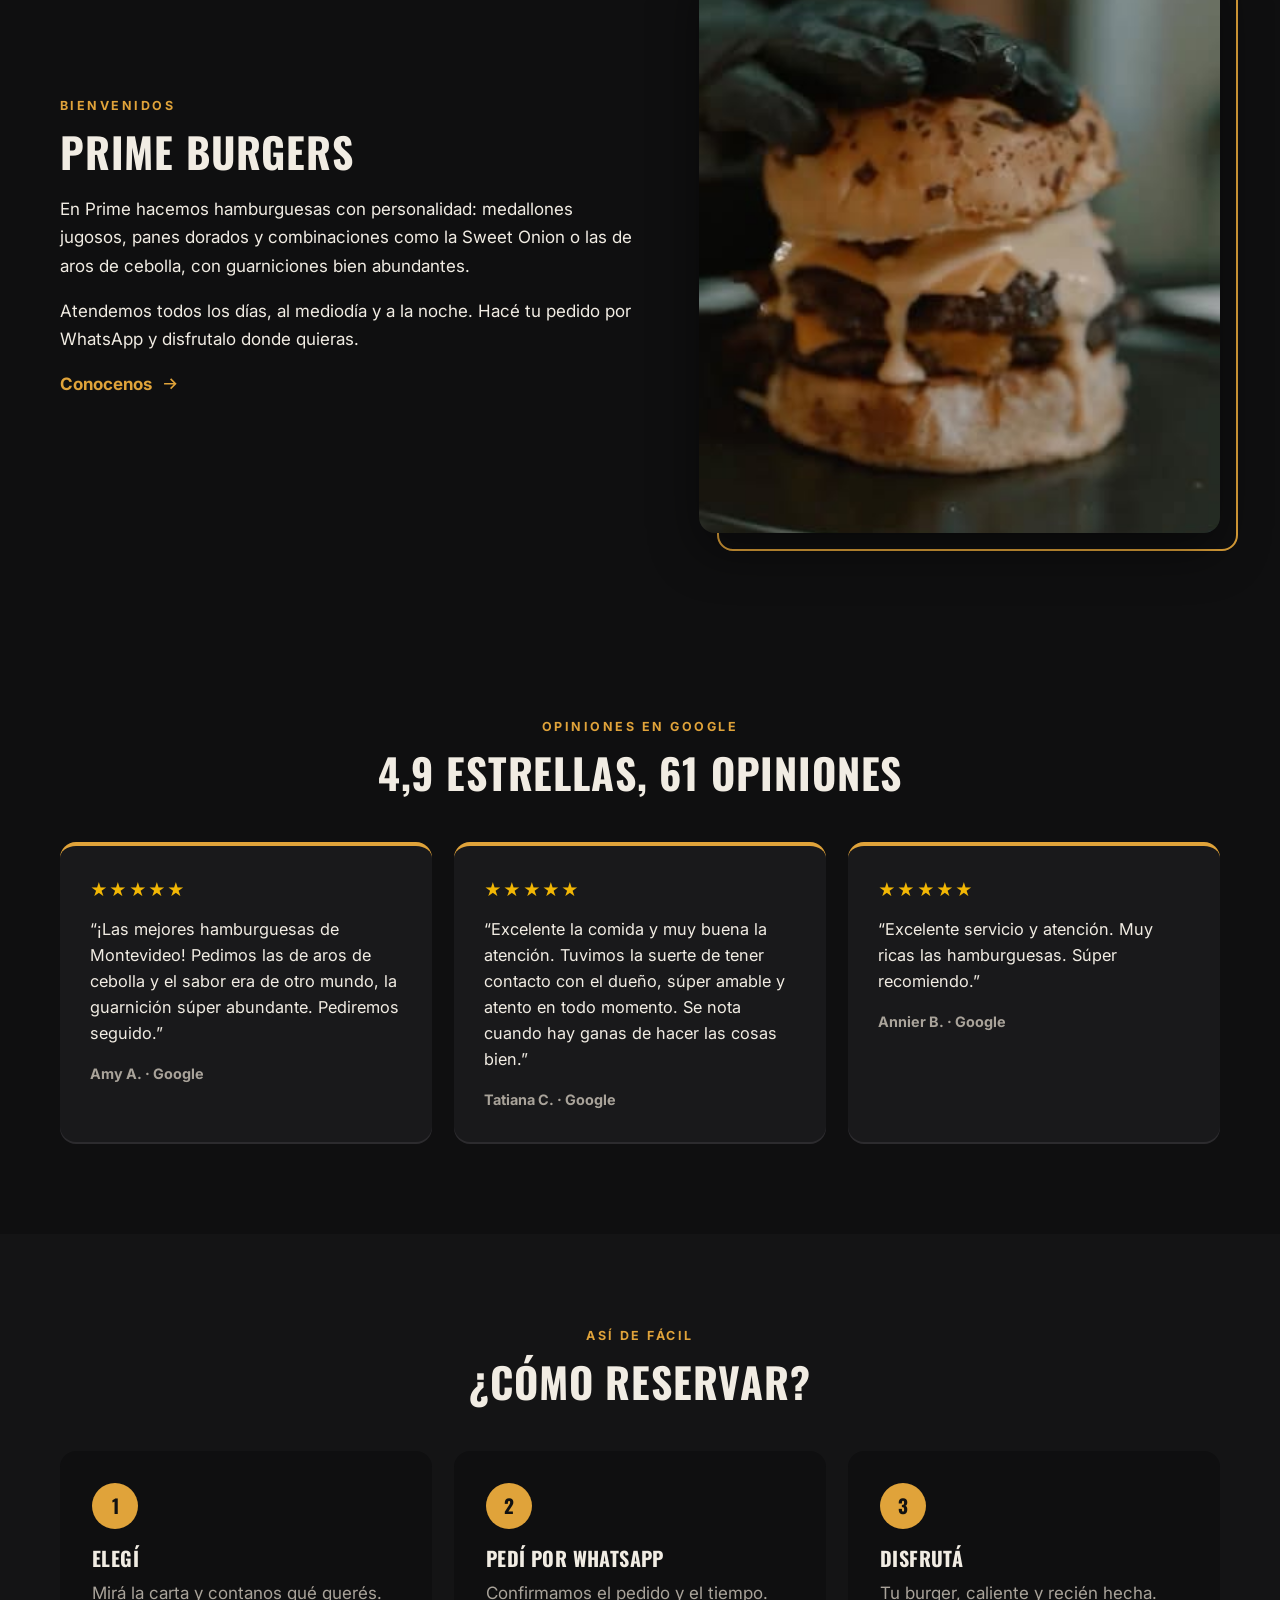
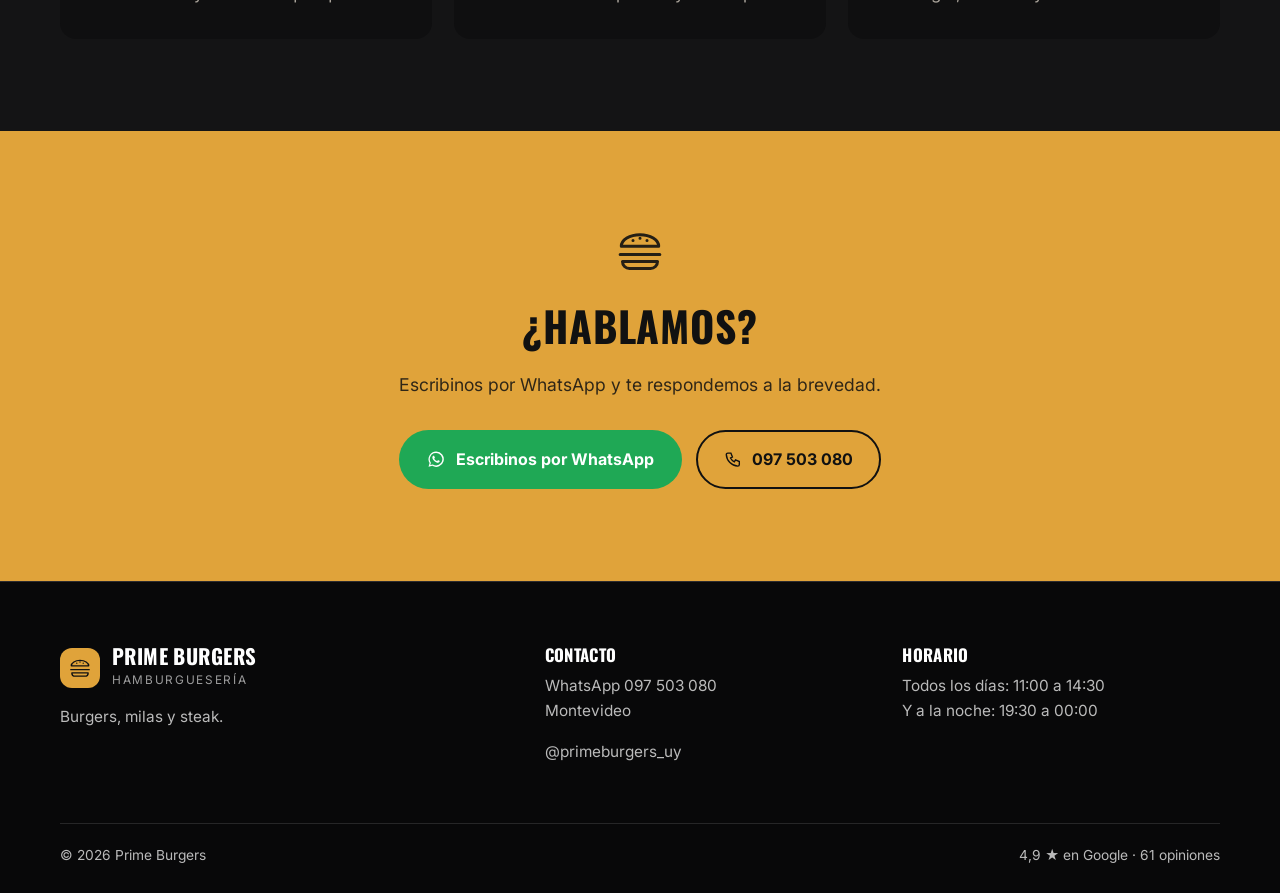
==== commit f46fdd1e: "PRIME BURGERS: web multipágina Co-Authored-By: Claude Opus 5.5 <noreply@anthropic.com>" ====
--- a/index.html
+++ b/index.html
@@ -12,10 +12,10 @@
 <link rel="preconnect" href="https://fonts.googleapis.com">
 <link rel="preconnect" href="https://fonts.gstatic.com" crossorigin>
 <link href="https://fonts.googleapis.com/css2?family=Oswald:wght@500;600;700&family=Inter:wght@400;500;600;700&display=swap" rel="stylesheet">
-<link rel="stylesheet" href="css/styles.css?v=mvspdk1r">
+<link rel="stylesheet" href="css/styles.css?v=mvsrnqf8">
 <style>:root{--acento:#e0a33a;--acento-2:#f7e6c4}</style>
 </head>
-<body class="tema-tinta">
+<body class="tema-tinta layout-cover">
 <header class="top">
   <div class="wrap nav">
     <a class="logo" href="index.html"><svg class="logo-mark" viewBox="0 0 24 24" fill="none" stroke="currentColor" stroke-width="1.3" stroke-linecap="round" stroke-linejoin="round" aria-hidden="true"><path d="M4 10a8 5 0 0 1 16 0zM3.5 13.5h17M4.5 16.5h15a0 0 0 0 1 0 0 3 3 0 0 1-3 3h-9a3 3 0 0 1-3-3zM9 7.5h.01M12 6.5h.01M15 7.5h.01"/></svg><span><b>Prime Burgers</b><small>Hamburguesería</small></span></a>
@@ -26,16 +26,13 @@
   </div>
 </header>
 <main>
-<section class="hero hero-foto">
-  <div class="wrap hero-grid">
-    <div class="hero-copy">
-      <p class="eyebrow">Burgers, milas y steak</p>
-      <h1>Las burgers que te van a buscar</h1>
-      <p class="lead">Hamburguesas caseras, milanesas y steak, con guarniciones abundantes. Pedí por WhatsApp al mediodía y a la noche, todos los días.</p>
-      <div class="cta-row"><a class="btn btn-wa" href="https://wa.me/59897503080?text=Hola%20Prime%2C%20quer%C3%ADa%20hacer%20un%20pedido." target="_blank" rel="noopener"><svg class="i" viewBox="0 0 24 24" fill="currentColor" aria-hidden="true"><path d="M12 2a10 10 0 0 0-8.6 15.1L2 22l5-1.3A10 10 0 1 0 12 2zm0 18.2c-1.6 0-3.1-.4-4.4-1.2l-.3-.2-3 .8.8-2.9-.2-.3A8.2 8.2 0 1 1 12 20.2zm4.5-6.1c-.2-.1-1.5-.7-1.7-.8-.2-.1-.4-.1-.6.1l-.8 1c-.1.2-.3.2-.5.1a6.7 6.7 0 0 1-3.3-2.9c-.3-.4.2-.4.7-1.4.1-.2 0-.3 0-.4l-.8-1.8c-.2-.5-.4-.4-.6-.4h-.5c-.2 0-.4.1-.6.3-.2.2-.8.8-.8 2s.8 2.3.9 2.5c.1.2 1.6 2.5 4 3.5 1.5.6 2.1.7 2.8.6.5-.1 1.5-.6 1.7-1.2.2-.6.2-1.1.1-1.2l-.4-.3z"/></svg>Escribinos por WhatsApp</a><a class="btn btn-ghost" href="servicios.html">Ver servicios</a></div>
-      <a class="rating" href="https://maps.google.com/?cid=3995881406330147757" target="_blank" rel="noopener"><span class="stars" aria-hidden="true">★★★★★</span><b>4,9</b> en Google · 61 opiniones</a>
-    </div>
-    <div class="hero-visual"><img src="fotos/10.jpg" alt="Hamburguesa doble con cheddar y panceta sobre fondo oscuro" loading="lazy"></div>
+<section class="hero hero-cover" style="--img:url('../fotos/10.jpg')">
+  <div class="wrap hero-cover-copy">
+    <p class="eyebrow">Burgers, milas y steak</p>
+    <h1>Las burgers que te van a buscar</h1>
+    <p class="lead">Hamburguesas caseras, milanesas y steak, con guarniciones abundantes. Pedí por WhatsApp al mediodía y a la noche, todos los días.</p>
+    <div class="cta-row"><a class="btn btn-wa" href="https://wa.me/59897503080?text=Hola%20Prime%2C%20quer%C3%ADa%20hacer%20un%20pedido." target="_blank" rel="noopener"><svg class="i" viewBox="0 0 24 24" fill="currentColor" aria-hidden="true"><path d="M12 2a10 10 0 0 0-8.6 15.1L2 22l5-1.3A10 10 0 1 0 12 2zm0 18.2c-1.6 0-3.1-.4-4.4-1.2l-.3-.2-3 .8.8-2.9-.2-.3A8.2 8.2 0 1 1 12 20.2zm4.5-6.1c-.2-.1-1.5-.7-1.7-.8-.2-.1-.4-.1-.6.1l-.8 1c-.1.2-.3.2-.5.1a6.7 6.7 0 0 1-3.3-2.9c-.3-.4.2-.4.7-1.4.1-.2 0-.3 0-.4l-.8-1.8c-.2-.5-.4-.4-.6-.4h-.5c-.2 0-.4.1-.6.3-.2.2-.8.8-.8 2s.8 2.3.9 2.5c.1.2 1.6 2.5 4 3.5 1.5.6 2.1.7 2.8.6.5-.1 1.5-.6 1.7-1.2.2-.6.2-1.1.1-1.2l-.4-.3z"/></svg>Escribinos por WhatsApp</a><a class="btn btn-ghost" href="servicios.html">Ver servicios</a></div>
+    <a class="rating" href="https://maps.google.com/?cid=3995881406330147757" target="_blank" rel="noopener"><span class="stars" aria-hidden="true">★★★★★</span><b>4,9</b> en Google · 61 opiniones</a>
   </div>
 </section>
 
@@ -45,6 +42,14 @@
     <div><svg class="i" viewBox="0 0 24 24" fill="none" stroke="currentColor" stroke-width="1.8" aria-hidden="true"><circle cx="12" cy="12" r="9"/><path d="M12 7v5l3 2"/></svg><span><b>Todos los días</b>11:00 a 14:30</span></div>
     <div><svg class="i" viewBox="0 0 24 24" fill="none" stroke="currentColor" stroke-width="1.8" aria-hidden="true"><path d="M12 21s-7-6.2-7-11.5a7 7 0 0 1 14 0C19 14.8 12 21 12 21z"/><circle cx="12" cy="9.5" r="2.5"/></svg><span><b>Montevideo</b>Coordinamos por WhatsApp</span></div>
     <a href="https://wa.me/59897503080?text=Hola%20Prime%2C%20quer%C3%ADa%20hacer%20un%20pedido." target="_blank" rel="noopener"><svg class="i" viewBox="0 0 24 24" fill="currentColor" aria-hidden="true"><path d="M12 2a10 10 0 0 0-8.6 15.1L2 22l5-1.3A10 10 0 1 0 12 2zm0 18.2c-1.6 0-3.1-.4-4.4-1.2l-.3-.2-3 .8.8-2.9-.2-.3A8.2 8.2 0 1 1 12 20.2zm4.5-6.1c-.2-.1-1.5-.7-1.7-.8-.2-.1-.4-.1-.6.1l-.8 1c-.1.2-.3.2-.5.1a6.7 6.7 0 0 1-3.3-2.9c-.3-.4.2-.4.7-1.4.1-.2 0-.3 0-.4l-.8-1.8c-.2-.5-.4-.4-.6-.4h-.5c-.2 0-.4.1-.6.3-.2.2-.8.8-.8 2s.8 2.3.9 2.5c.1.2 1.6 2.5 4 3.5 1.5.6 2.1.7 2.8.6.5-.1 1.5-.6 1.7-1.2.2-.6.2-1.1.1-1.2l-.4-.3z"/></svg><span><b>WhatsApp</b>097 503 080</span></a>
+  </div>
+</section>
+
+<section class="seccion-servicios">
+  <div class="wrap">
+    <div class="head"><p class="eyebrow">Qué hacemos</p><h2>Servicios</h2></div>
+    <div class="servicios"><article class="servicio"><span class="num">01</span><h3>Hamburguesas</h3><p>Medallones caseros y combinaciones de la casa.</p></article><article class="servicio"><span class="num">02</span><h3>Ediciones especiales</h3><p>Burgers de temporada que van rotando.</p></article><article class="servicio"><span class="num">03</span><h3>Milanesas</h3><p>Milas abundantes para compartir o no.</p></article><article class="servicio"><span class="num">04</span><h3>Steak</h3><p>Para los que vienen con hambre de carne.</p></article></div>
+    <p class="center"><a class="btn btn-outline" href="servicios.html">Ver todos los servicios</a></p>
   </div>
 </section>
 
@@ -58,14 +63,6 @@
       <a class="link" href="nosotros.html">Conocenos <svg class="i" viewBox="0 0 24 24" fill="none" stroke="currentColor" stroke-width="2" aria-hidden="true"><path d="M5 12h14M13 6l6 6-6 6"/></svg></a>
     </div>
     <figure class="marco"><img src="fotos/06.jpg" alt="Hamburguesa doble con queso fundido" loading="lazy"></figure>
-  </div>
-</section>
-
-<section class="seccion-servicios">
-  <div class="wrap">
-    <div class="head"><p class="eyebrow">Qué hacemos</p><h2>Servicios</h2></div>
-    <div class="servicios"><article class="servicio"><span class="num">01</span><h3>Hamburguesas</h3><p>Medallones caseros y combinaciones de la casa.</p></article><article class="servicio"><span class="num">02</span><h3>Ediciones especiales</h3><p>Burgers de temporada que van rotando.</p></article><article class="servicio"><span class="num">03</span><h3>Milanesas</h3><p>Milas abundantes para compartir o no.</p></article></div>
-    <p class="center"><a class="btn btn-outline" href="servicios.html">Ver todos los servicios</a></p>
   </div>
 </section>
 
--- a/css/styles.css
+++ b/css/styles.css
@@ -289,3 +289,107 @@
 .tema-urgente .btn-outline:hover { background: var(--acento-2); color: #fff; }
 .opiniones:has(> :nth-child(2):last-child) { grid-template-columns: repeat(2, 1fr); max-width: 820px; margin-inline: auto; }
 @media (max-width: 620px) { .opiniones:has(> :nth-child(2):last-child) { grid-template-columns: 1fr; } }
+
+/* ───────────── Layouts (body.layout-*) ───────────── */
+
+/* COVER: full-bleed photo hero, dark translucent header, services as a list */
+.layout-cover .top { background: rgba(12, 12, 14, .72); color: #fff; border-bottom: 0; }
+.layout-cover .top .logo small { color: rgba(255, 255, 255, .7); }
+.layout-cover .top nav a[aria-current="page"] { color: var(--acento); }
+.hero-cover { min-height: min(86vh, 760px); display: flex; align-items: flex-end; padding: 0 0 80px; color: #fff; background: #111 var(--img) center / cover no-repeat; }
+.hero-cover::before { width: auto; height: auto; inset: 0; border-radius: 0; right: 0; top: 0; background: linear-gradient(180deg, rgba(0, 0, 0, .15) 0%, rgba(0, 0, 0, .55) 45%, rgba(0, 0, 0, .88) 100%); }
+.hero-cover-copy { position: relative; max-width: 760px; margin-left: max(20px, calc((100% - 1160px) / 2)); }
+.hero-cover h1 { color: #fff; max-width: 16ch; font-size: clamp(2.6rem, 6vw, 4.8rem); }
+.hero-cover .lead, .hero-cover .rating { color: rgba(255, 255, 255, .85); }
+.hero-cover .rating b { color: #fff; }
+.hero-cover .btn-ghost { color: #fff; }
+.layout-cover .datos-grid { transform: none; margin-top: -40px; position: relative; }
+.layout-cover .seccion-servicios .servicios { grid-template-columns: 1fr 1fr; gap: 0 48px; }
+.layout-cover .servicio { display: grid; grid-template-columns: 56px 1fr; column-gap: 18px; background: none; border: 0; border-bottom: 1px solid var(--linea); border-radius: 0; padding: 26px 0; }
+.layout-cover .servicio:hover { transform: none; }
+.layout-cover .servicio .num { grid-row: span 2; font-size: 2rem; margin: 0; line-height: 1; }
+.layout-cover .banner { padding: 120px 0 64px; background: #0f0f10; }
+.layout-cover .banner h1 { font-size: clamp(2.6rem, 6vw, 4.6rem); }
+.layout-cover .banner-arte { opacity: .18; }
+
+/* EDITORIAL: centered header and title over a wide photo, featured review, squarer buttons */
+.layout-editorial .nav { flex-wrap: wrap; justify-content: center; gap: 4px 26px; padding: 14px 0 6px; }
+.layout-editorial .logo { width: 100%; justify-content: center; }
+.layout-editorial .top nav { margin: 0; }
+.layout-editorial .nav .btn-sm { display: none; }
+.layout-editorial .btn { border-radius: 8px; }
+.hero-editorial { padding-top: 64px; text-align: center; }
+.hero-editorial::before { display: none; }
+.hero-ed-copy { max-width: 820px; margin: 0 auto 48px; }
+.hero-editorial h1 { max-width: none; font-size: clamp(2.6rem, 6vw, 5rem); }
+.hero-editorial .lead { margin-inline: auto; }
+.hero-editorial .cta-row { justify-content: center; }
+.hero-ancha { margin: 0 auto; position: relative; max-width: 960px; }
+.hero-ancha img { width: 100%; aspect-ratio: 3 / 2; object-fit: cover; border-radius: 6px; box-shadow: var(--sombra); }
+.hero-ancha figcaption { position: absolute; left: 24px; bottom: 24px; background: var(--superficie); padding: 10px 18px; border-radius: 6px; box-shadow: var(--sombra); }
+.hero-ancha .rating { margin: 0; }
+.hero-ed-medalla .hero-medalla { margin: 0 auto; max-width: 320px; }
+.layout-editorial .intro { padding-top: 92px; }
+.layout-editorial .intro .split { grid-template-columns: .95fr 1.05fr; }
+.layout-editorial .intro .split > :first-child { order: 2; }
+.layout-editorial .marco::after { inset: -18px 18px 18px -18px; }
+.layout-editorial .servicio { text-align: center; border-top: 4px solid var(--acento); border-radius: 6px; }
+.layout-editorial .opiniones { grid-template-columns: 1fr 1fr; }
+.layout-editorial .opinion:first-child { grid-column: 1 / -1; text-align: center; padding: 44px 10%; border-top: 0; background: transparent; box-shadow: none; }
+.layout-editorial .opinion:first-child blockquote { font-size: clamp(1.25rem, 2.2vw, 1.7rem); line-height: 1.45; }
+.layout-editorial .banner { background: var(--fondo); color: var(--texto); text-align: center; border-bottom: 1px solid var(--linea); }
+.tema-tinta.layout-editorial .banner { background: #141415; }
+.layout-editorial .banner h1 { color: var(--texto); }
+.layout-editorial .banner .lead { color: var(--suave); margin-inline: auto; }
+.layout-editorial .banner-arte { left: 50%; right: auto; transform: translate(-50%, -50%); opacity: .08; width: 340px; height: 340px; }
+
+/* POSTER: accent block hero with a tilted photo card, bold numbered services, dark reviews band */
+.layout-poster .top { border-bottom: 4px solid var(--acento); }
+.layout-poster .btn { border-radius: 4px; box-shadow: 4px 4px 0 rgba(0, 0, 0, .85); }
+.layout-poster .btn:hover { transform: translate(-2px, -2px); box-shadow: 6px 6px 0 rgba(0, 0, 0, .85); }
+.layout-poster .hero.hero-poster { background: var(--acento); color: #111; padding: 76px 0 96px; }
+.hero-poster::before { background: radial-gradient(circle, rgba(255, 255, 255, .25), transparent 70%); }
+.hero-poster .eyebrow { color: #111; opacity: .75; }
+.hero-poster h1 { color: #111; font-size: clamp(2.6rem, 6vw, 4.8rem); max-width: 13ch; }
+.layout-poster .hero-poster .lead, .layout-poster .hero-poster .rating { color: rgba(17, 17, 17, .78); }
+.layout-poster .hero-poster .btn-ghost { color: #111; background: #fff; border-color: #111; }
+.poster-grid { position: relative; display: grid; grid-template-columns: 1.1fr .9fr; gap: 56px; align-items: center; }
+.polaroid { margin: 0 auto; max-width: 400px; background: #fff; padding: 14px 14px 18px; box-shadow: 0 24px 50px rgba(0, 0, 0, .3); transform: rotate(3deg); position: relative; }
+.polaroid img { width: 100%; aspect-ratio: 4 / 5; object-fit: cover; }
+.sello { position: absolute; left: -28px; bottom: 36px; background: #111; color: #fff; border-radius: 50%; width: 112px; height: 112px; display: grid; place-content: center; text-align: center; font-family: var(--titulo); font-size: 1.6rem; font-weight: 700; line-height: 1; transform: rotate(-10deg); box-shadow: 0 10px 24px rgba(0, 0, 0, .3); }
+.sello small { font-family: var(--cuerpo); font-size: .7rem; font-weight: 600; margin-top: 4px; opacity: .8; }
+.hero-poster .hero-medalla { background: #fff; color: #111; }
+.layout-poster .seccion-servicios { background: var(--fondo); }
+.layout-poster .servicio { background: var(--superficie); border: 2px solid var(--texto); border-radius: 4px; box-shadow: 6px 6px 0 var(--acento); }
+.layout-poster .servicio .num { font-size: 3rem; line-height: 1; }
+.layout-poster .seccion-opiniones { background: var(--acento-2); }
+.tema-tinta.layout-poster .seccion-opiniones { background: #1c1c1f; }
+.layout-poster .seccion-opiniones .head h2 { color: #fff; }
+.tema-tinta.layout-poster .seccion-opiniones .head h2 { color: var(--texto); }
+.layout-poster .seccion-opiniones .head .eyebrow { color: var(--acento); }
+.layout-poster .opinion { border-top: 0; border-left: 6px solid var(--acento); }
+.layout-poster .datos-grid { transform: none; }
+.layout-poster .datos { padding: 0 0 92px; }
+.layout-poster .banner { background: var(--acento); color: #111; }
+.layout-poster .banner h1 { color: #111; }
+.layout-poster .banner .eyebrow, .layout-poster .banner .lead { color: rgba(17, 17, 17, .75); }
+.layout-poster .banner-arte { color: #111; opacity: .12; }
+
+@media (max-width: 960px) {
+  .layout-cover .seccion-servicios .servicios { grid-template-columns: 1fr; }
+  .layout-editorial .nav { flex-wrap: nowrap; justify-content: flex-start; padding: 0; }
+  .layout-editorial .logo { width: auto; justify-content: flex-start; }
+  .layout-editorial .nav .btn-sm { display: inline-flex; }
+  .layout-editorial .intro .split > :first-child { order: 0; }
+  .layout-editorial .opiniones { grid-template-columns: 1fr; }
+  .hero-ancha img { aspect-ratio: 4 / 3; }
+  .poster-grid { grid-template-columns: 1fr; gap: 56px; }
+  .polaroid { max-width: 320px; }
+  .sello { left: -14px; width: 92px; height: 92px; font-size: 1.3rem; }
+}
+@media (max-width: 620px) {
+  .hero-cover { min-height: 78vh; padding-bottom: 56px; }
+  .hero-cover-copy { margin-left: 16px; margin-right: 16px; }
+  .hero-ancha figcaption { position: static; margin-top: 12px; box-shadow: none; padding: 0; background: none; }
+  .layout-editorial .opinion:first-child { padding: 24px 0; }
+}
